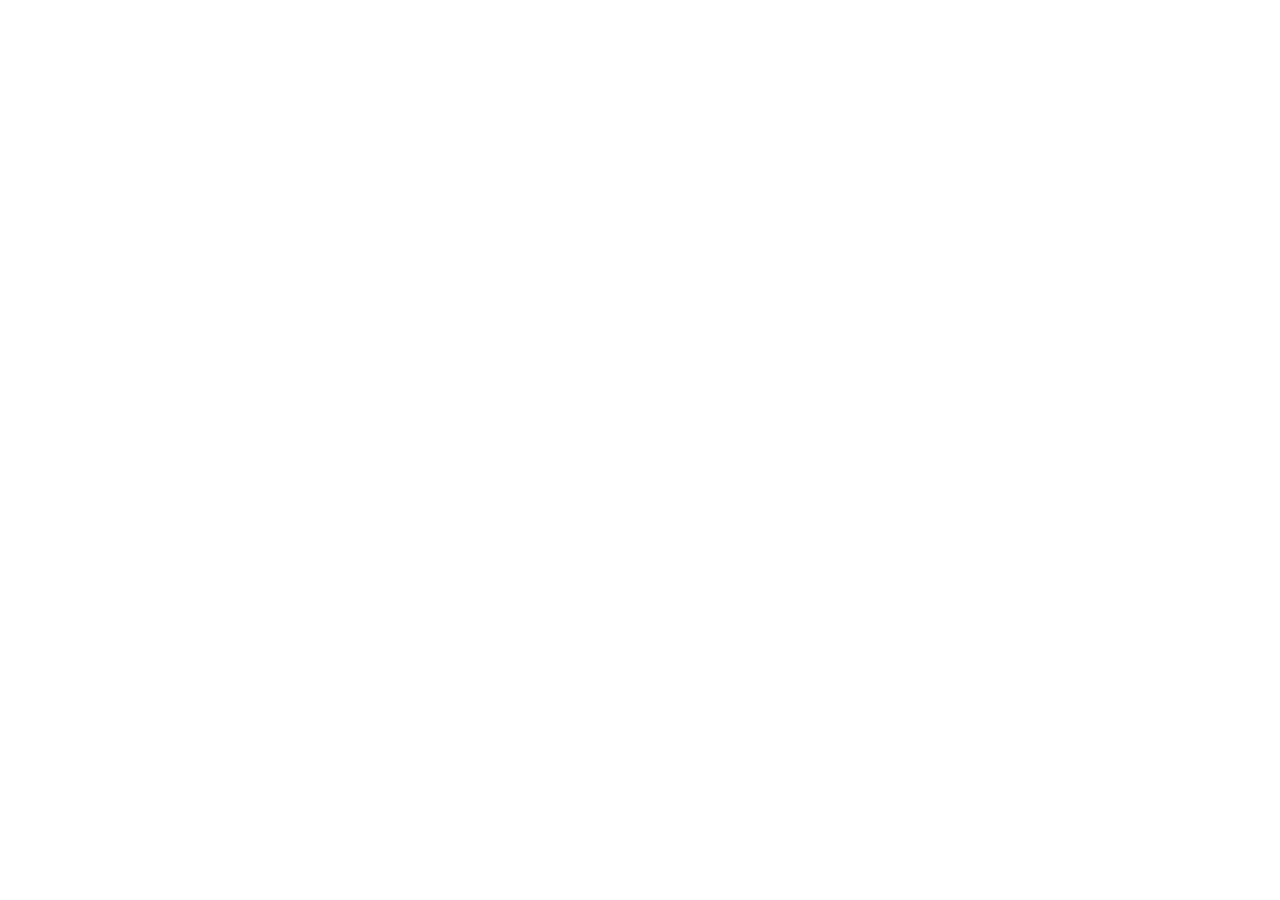
==== projeto02-travelgram/index.html @ e5137b09 "Iniciando o projeto" ====
<!DOCTYPE html>
<html lang="pt-br">
<head>
    <meta charset="UTF-8">
    <meta name="viewport" content="width=device-width, initial-scale=1.0">
    <title>Travelgram  | Perfil de Viagens</title>
    <link rel="stylesheet" href="styles/index.css">
</head>
<body>
    
</body>
</html>
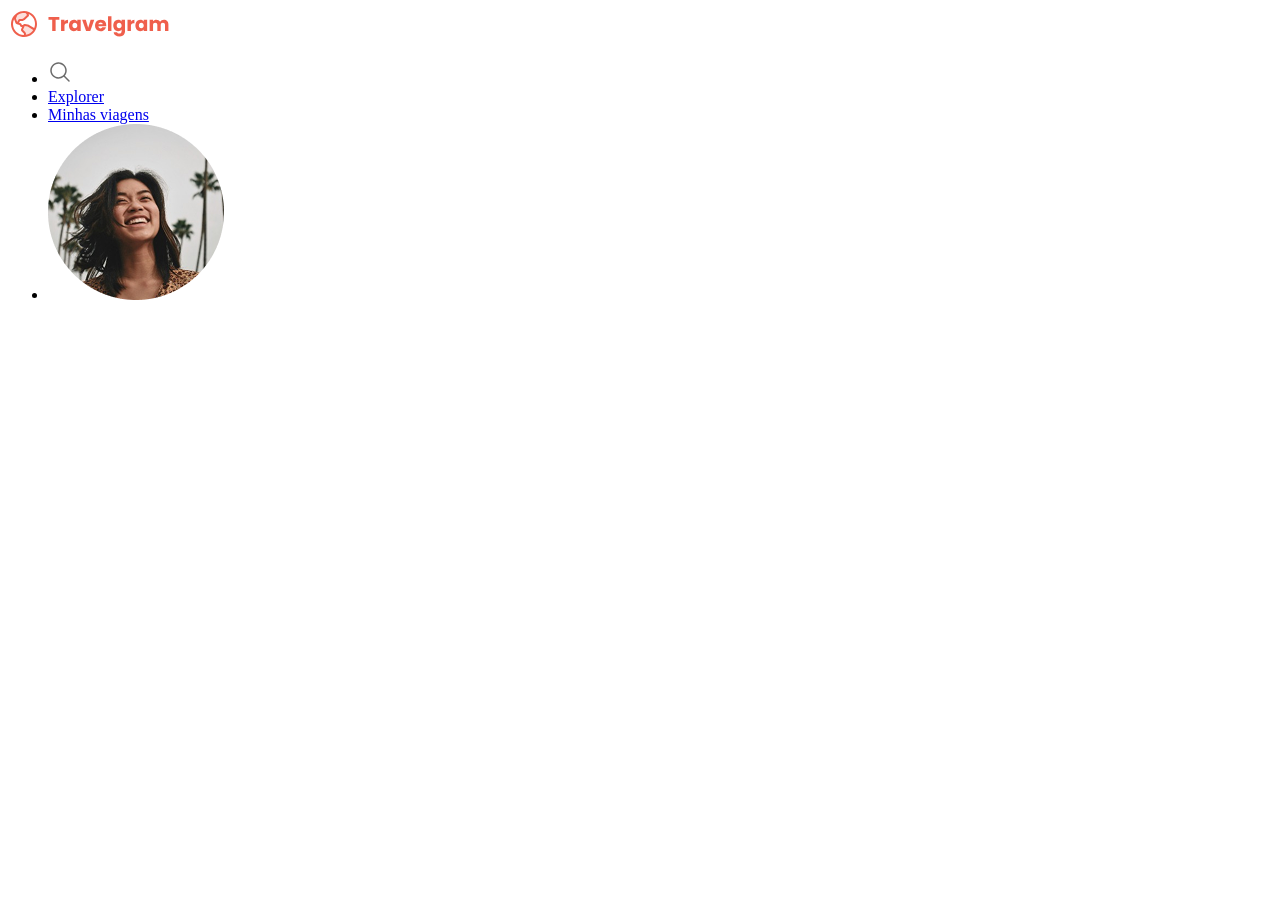
==== commit ab3b80b3: "Estruturando a Navegação" ====
--- a/projeto02-travelgram/index.html
+++ b/projeto02-travelgram/index.html
@@ -1,12 +1,38 @@
 <!DOCTYPE html>
 <html lang="pt-br">
 <head>
+
+    <link rel="preconnect" href="https://fonts.googleapis.com">
+    <link rel="preconnect" href="https://fonts.gstatic.com" crossorigin>
+    
     <meta charset="UTF-8">
     <meta name="viewport" content="width=device-width, initial-scale=1.0">
     <title>Travelgram  | Perfil de Viagens</title>
     <link rel="stylesheet" href="styles/index.css">
+
+    <link href="https://fonts.googleapis.com/css2?family=Alice&family=Poppins:wght@400;700&display=swap" rel="stylesheet">
+
 </head>
 <body>
+    <nav>
+        <a href="#" id="logo">
+            <img src="assets/icons/Logo.svg" alt="Logomarca">
+        </a>
+
+        <ul id="primary-menu">
+            <li>
+                <a href="#">
+                    <img src="assets/icons/MagnifyingGlass.svg" alt="Ícone de lupa">
+                </a>
+            </li>
+            <li><a href="#">Explorer</a></li>
+            <li><a href="#">Minhas viagens</a></li>
+            <li><a href="#">
+                <img src="assets/images/Profile pic.png" alt="Ícone de perfil">
+            </a></li>
+
+        </ul>
+    </nav>
     
 </body>
 </html>
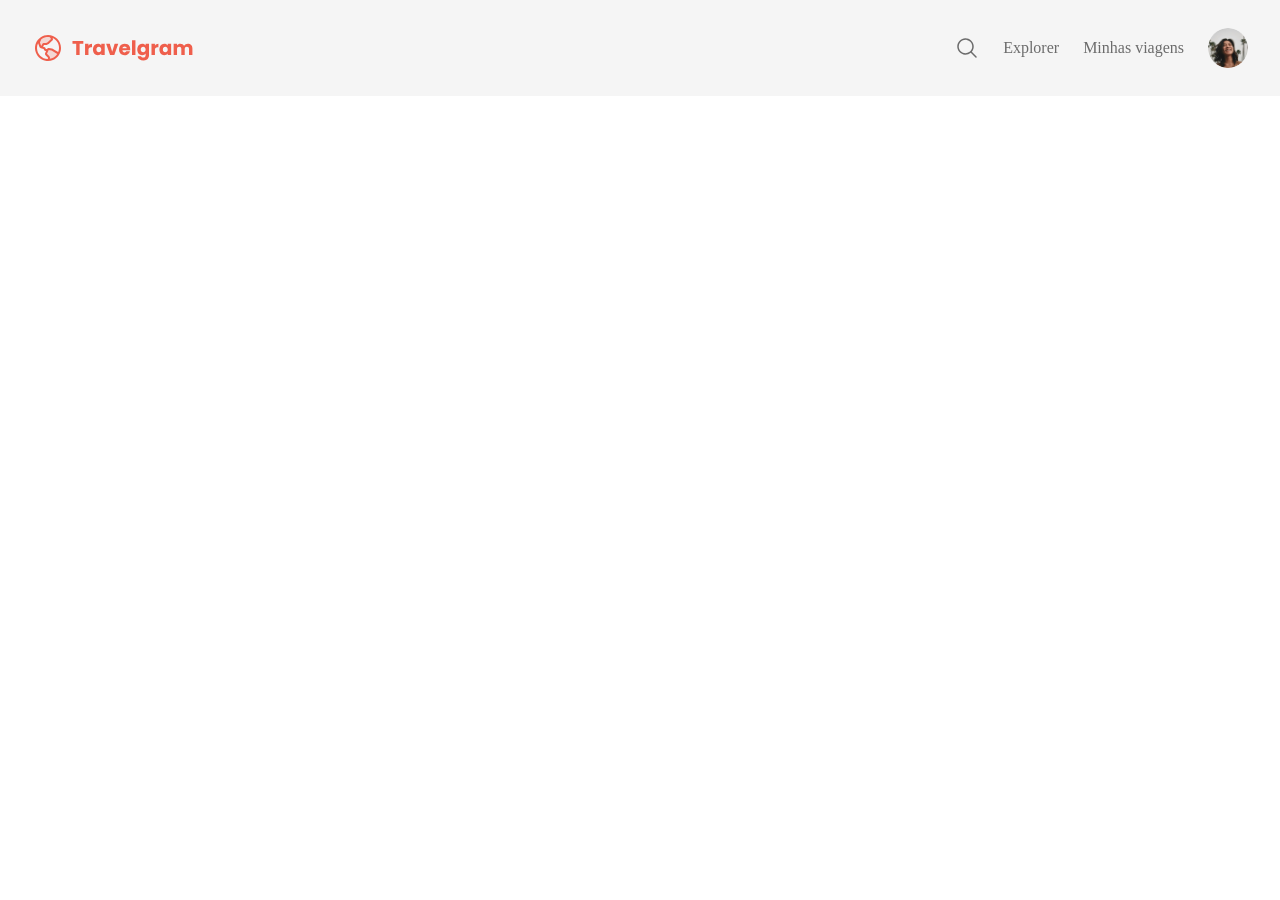
==== commit 87cc7353: "Navegação" ====
--- a/projeto02-travelgram/index.html
+++ b/projeto02-travelgram/index.html
@@ -14,25 +14,26 @@
 
 </head>
 <body>
-    <nav>
-        <a href="#" id="logo">
-            <img src="assets/icons/Logo.svg" alt="Logomarca">
-        </a>
+    <div class="bg-surface-color">
+        <nav class="container">
+            <a href="#" id="logo">
+                <img src="assets/icons/Logo.svg" alt="Logomarca">
+            </a>
 
-        <ul id="primary-menu">
-            <li>
-                <a href="#">
-                    <img src="assets/icons/MagnifyingGlass.svg" alt="Ícone de lupa">
-                </a>
-            </li>
-            <li><a href="#">Explorer</a></li>
-            <li><a href="#">Minhas viagens</a></li>
-            <li><a href="#">
-                <img src="assets/images/Profile pic.png" alt="Ícone de perfil">
-            </a></li>
+            <ul id="primary-menu">
+                <li>
+                    <a href="#">
+                        <img src="assets/icons/MagnifyingGlass.svg" alt="Ícone de lupa">
+                    </a>
+                </li>
+                <li><a href="#">Explorer</a></li>
+                <li><a href="#">Minhas viagens</a></li>
+                <li><a href="#">
+                    <img src="assets/images/Profile pic.png" alt="Ícone de perfil">
+                </a></li>
 
-        </ul>
-    </nav>
-    
+            </ul>
+        </nav>
+    </div>
 </body>
 </html>
--- a/projeto02-travelgram/styles/index.css
+++ b/projeto02-travelgram/styles/index.css
@@ -0,0 +1,2 @@
+@import url(global.css);
+@import url(nav.css);
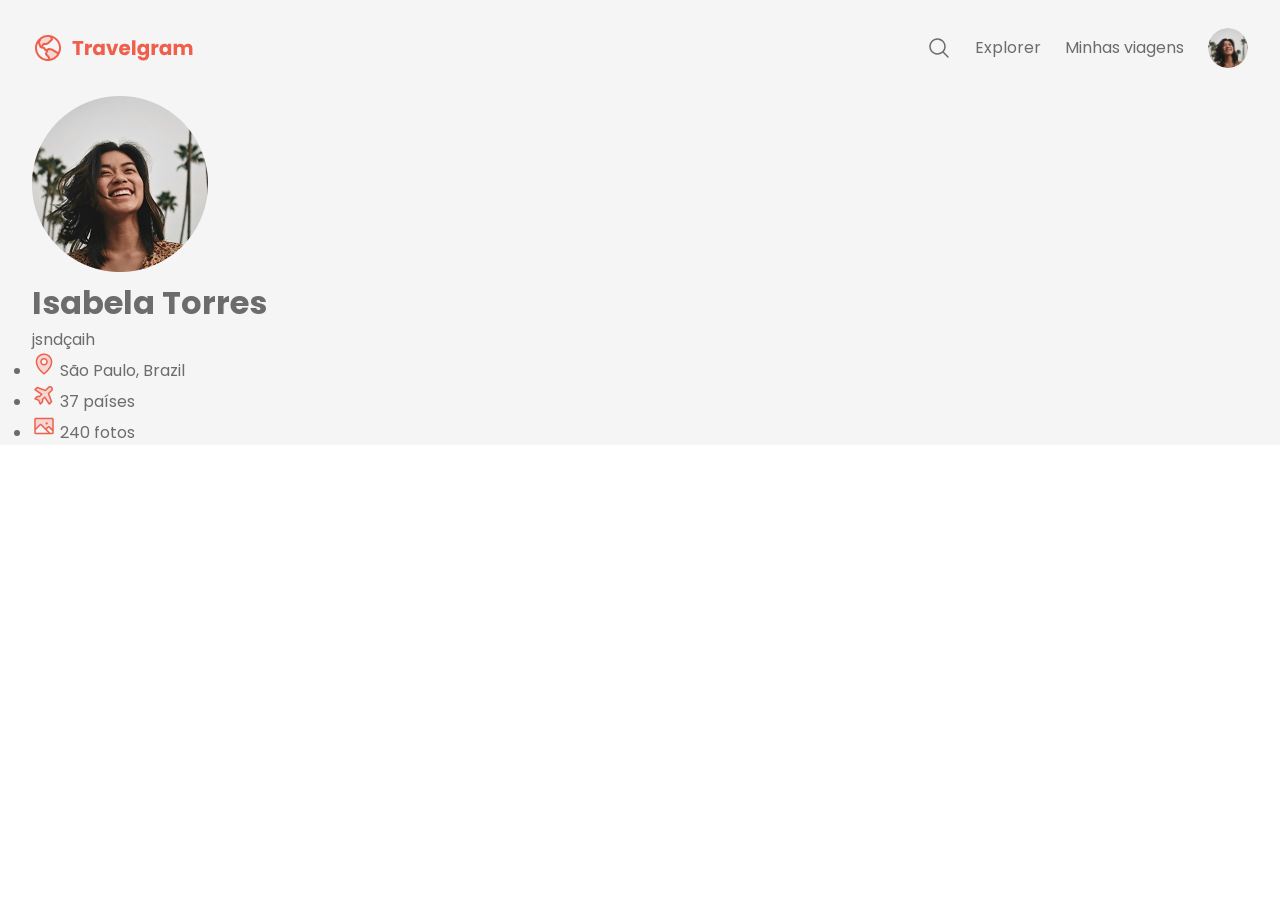
==== commit 651c43ab: "Estruturando o header" ====
--- a/projeto02-travelgram/index.html
+++ b/projeto02-travelgram/index.html
@@ -1,39 +1,68 @@
 <!DOCTYPE html>
 <html lang="pt-br">
-<head>
+    <head>
 
-    <link rel="preconnect" href="https://fonts.googleapis.com">
-    <link rel="preconnect" href="https://fonts.gstatic.com" crossorigin>
-    
-    <meta charset="UTF-8">
-    <meta name="viewport" content="width=device-width, initial-scale=1.0">
-    <title>Travelgram  | Perfil de Viagens</title>
-    <link rel="stylesheet" href="styles/index.css">
+        <link rel="preconnect" href="https://fonts.googleapis.com">
+        <link rel="preconnect" href="https://fonts.gstatic.com" crossorigin>
+        
+        <meta charset="UTF-8">
+        <meta name="viewport" content="width=device-width, initial-scale=1.0">
+        <title>Travelgram  | Perfil de Viagens</title>
+        <link rel="stylesheet" href="styles/index.css">
 
-    <link href="https://fonts.googleapis.com/css2?family=Alice&family=Poppins:wght@400;700&display=swap" rel="stylesheet">
+        <link href="https://fonts.googleapis.com/css2?family=Alice&family=Poppins:wght@400;700&display=swap" rel="stylesheet">
 
-</head>
-<body>
-    <div class="bg-surface-color">
-        <nav class="container">
-            <a href="#" id="logo">
-                <img src="assets/icons/Logo.svg" alt="Logomarca">
-            </a>
+    </head>
+    <body>
+        <div class="bg-surface-color">
+            <nav class="container">
+                <a href="#" id="logo">
+                    <img src="assets/icons/Logo.svg" alt="Logomarca">
+                </a>
 
-            <ul id="primary-menu">
-                <li>
-                    <a href="#">
-                        <img src="assets/icons/MagnifyingGlass.svg" alt="Ícone de lupa">
-                    </a>
-                </li>
-                <li><a href="#">Explorer</a></li>
-                <li><a href="#">Minhas viagens</a></li>
-                <li><a href="#">
-                    <img src="assets/images/Profile pic.png" alt="Ícone de perfil">
-                </a></li>
+                <ul id="primary-menu">
+                    <li>
+                        <a href="#">
+                            <img src="assets/icons/MagnifyingGlass.svg" alt="Ícone de lupa">
+                        </a>
+                    </li>
+                    <li><a href="#">Explorer</a></li>
+                    <li><a href="#">Minhas viagens</a></li>
+                    <li><a href="#">
+                        <img src="assets/images/Profile pic.png" alt="Ícone de perfil">
+                    </a></li>
 
-            </ul>
-        </nav>
-    </div>
-</body>
+                </ul>
+            </nav>
+        
+            <header>
+                <div class="container">
+                    <div id="profile">
+                        <img src="assets/images/Profile pic.png" alt="imagem de perfil">
+                        <div>
+                            <h1>Isabela Torres</h1>
+                            <p>jsndçaih</p>
+                        </div>
+                    </div>
+                    <ul id="info">
+                        <li>
+                            <img src="assets/icons/MapPin.png" alt="Icone de pin de mapa">
+                            <span>São Paulo, Brazil</span>
+                        </li>
+                        <li>
+                            <img src="assets/icons/AirplaneTilt.png" alt="Icone de avião">
+                            <span>37 países</span>
+                        </li>
+                        <li>
+                            <img src="assets/icons/Image.png" alt="Icone de imagem">
+                            <span>240 fotos</span>
+                        </li>
+                    </ul>
+
+                </div>
+
+            </header>
+
+        </div>
+    </body>
 </html>
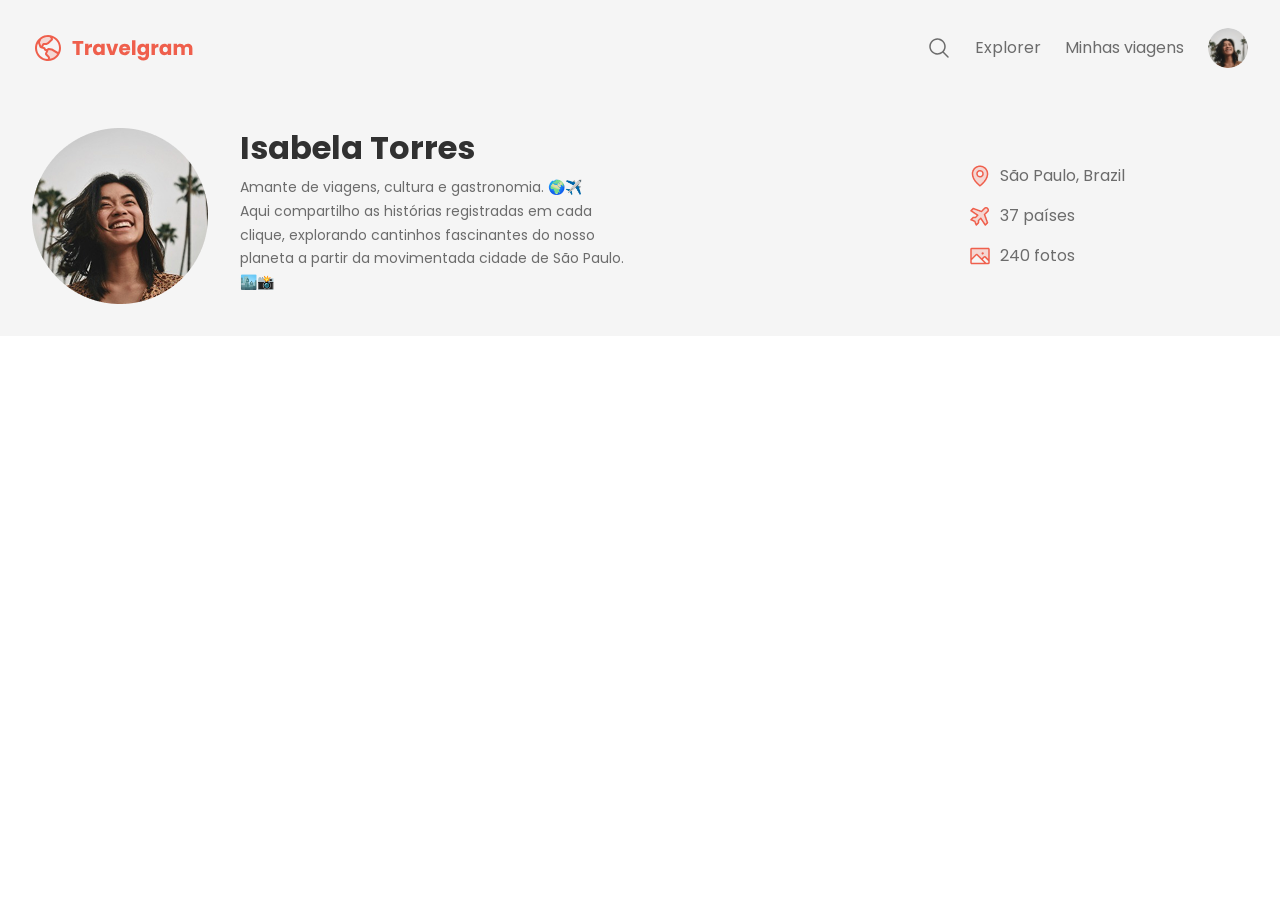
==== commit 47b5a9b1: "Estilizando o header" ====
--- a/projeto02-travelgram/index.html
+++ b/projeto02-travelgram/index.html
@@ -41,7 +41,8 @@
                         <img src="assets/images/Profile pic.png" alt="imagem de perfil">
                         <div>
                             <h1>Isabela Torres</h1>
-                            <p>jsndçaih</p>
+                            <p>Amante de viagens, cultura e gastronomia. 🌍✈️ <br>
+                                Aqui compartilho as histórias registradas em cada clique, explorando cantinhos fascinantes do nosso planeta a partir da movimentada cidade de São Paulo. 🏙️📸</p>
                         </div>
                     </div>
                     <ul id="info">
--- a/projeto02-travelgram/styles/index.css
+++ b/projeto02-travelgram/styles/index.css
@@ -1,2 +1,3 @@
 @import url(global.css);
-@import url(nav.css);+@import url(nav.css);
+@import url(header.css);
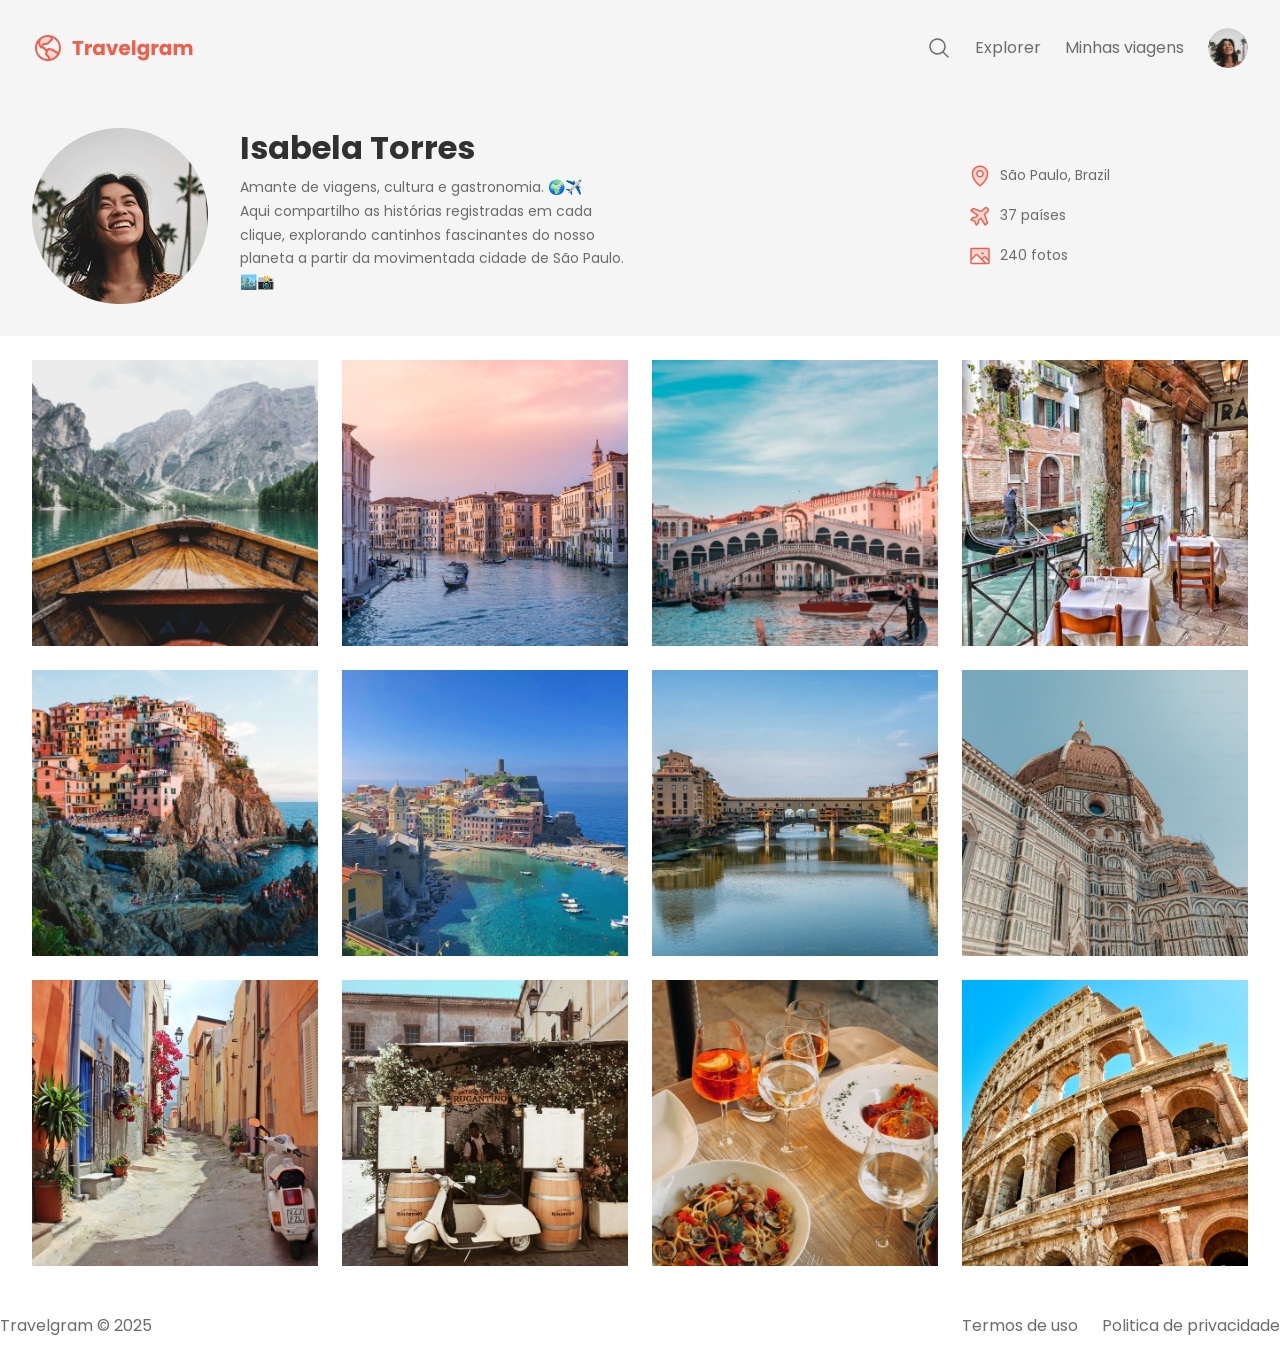
==== commit e15a9114: "Adicionando o footer" ====
--- a/projeto02-travelgram/index.html
+++ b/projeto02-travelgram/index.html
@@ -64,6 +64,28 @@
 
             </header>
 
+
         </div>
+        <main class="container">
+            <img src="assets/images/Image 01.png" alt="fotos de viagens">
+            <img src="assets/images/Image 02.png" alt="fotos de viagens">
+            <img src="assets/images/Image 03.png" alt="fotos de viagens">
+            <img src="assets/images/Image 04.png" alt="fotos de viagens">
+            <img src="assets/images/Image 05.png" alt="fotos de viagens">
+            <img src="assets/images/Image 06.png" alt="fotos de viagens">
+            <img src="assets/images/Image 07.png" alt="fotos de viagens">
+            <img src="assets/images/Image 08.png" alt="fotos de viagens">
+            <img src="assets/images/Image 09.png" alt="fotos de viagens">
+            <img src="assets/images/Image 10.png" alt="fotos de viagens">
+            <img src="assets/images/Image 11.png" alt="fotos de viagens">
+            <img src="assets/images/Image 12.png" alt="fotos de viagens">
+        </main>
+        <footer>
+            <span>Travelgram &copy; 2025</span>
+
+            <span>Termos de uso</span>
+
+            <span>Politica de privacidade</span>
+        </footer>
     </body>
 </html>
--- a/projeto02-travelgram/styles/index.css
+++ b/projeto02-travelgram/styles/index.css
@@ -1,3 +1,5 @@
 @import url(global.css);
 @import url(nav.css);
-@import url(header.css);+@import url(header.css);
+@import url(main.css);
+@import url(footer.css);
